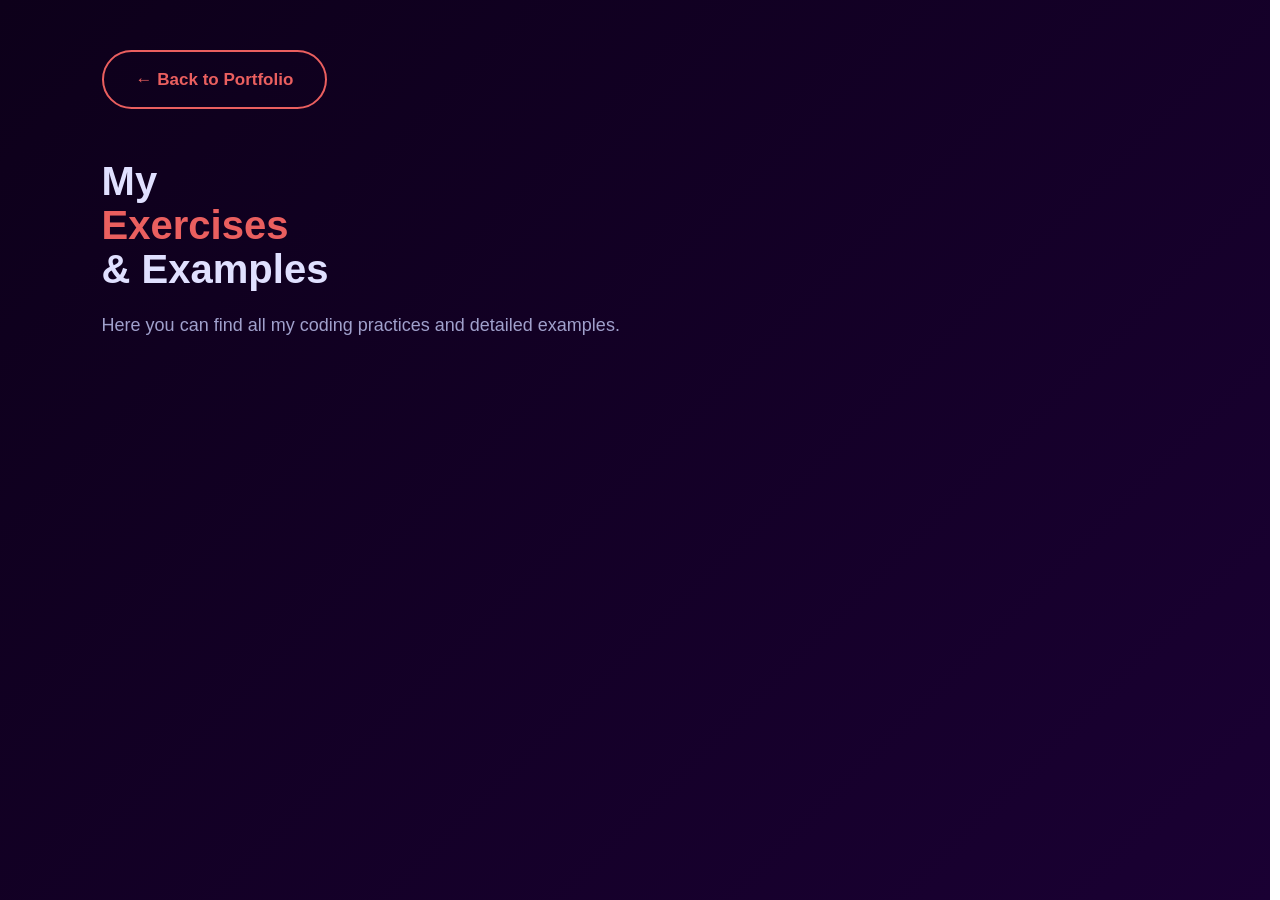
==== Exercises.html @ 8f1cdbf0 "Create exercise page" ====
<!DOCTYPE html>
<html lang="en">
<head>
  <meta charset="UTF-8">
  <meta name="viewport" content="width=device-width, initial-scale=1.0">
  <title>Exercises & Examples | Sadeeshan</title>
  <link rel="stylesheet" href="style.css"> <link rel="stylesheet" href="https://cdnjs.cloudflare.com/ajax/libs/font-awesome/6.5.0/css/all.min.css"/>

</head>
<body style="padding: 5rem 8%;">

<header>
  <a href="index.html" class="btn secondary">← Back to Portfolio</a>
</header>

<section style="margin-top: 5rem;">
  <h1 style="font-size: 4rem; margin-bottom: 2rem;">My <span>Exercises</span> & Examples</h1>
  <p style="font-size: 1.8rem; color: var(--text-muted);">Here you can find all my coding practices and detailed examples.</p>

</section>

</body>
</html>
---- style.css ----
* {
  margin: 0;
  padding: 0;
  box-sizing: border-box;
}

:root {
  --bg-start: #0d001a;
  --bg-end: #1a0033;
  --text: #e0e0ff;
  --text-muted: #a0a0cc;
  --accent: #EA5F5F;
  --accent-dark: #cc5500;
  --purple: #9d4edd;
  --gradient: linear-gradient(135deg, var(--bg-start), var(--bg-end));
}

html {
  font-size: 62.5%;
  scroll-behavior: smooth;
  overflow-y: scroll;
  scrollbar-gutter: stable;
}

body {
  font-family: 'Poppins', sans-serif;
  background: var(--gradient);
  color: var(--text);
  min-height: 100vh;
  line-height: 1.6;
}


::-webkit-scrollbar {
  width: 14px;
}

::-webkit-scrollbar-track {
  background: rgba(20, 10, 40, 0.6);
  border-radius: 10px;
}

::-webkit-scrollbar-thumb {
  background: var(--accent);
  border-radius: 10px;
  border: 3px solid rgba(20, 10, 40, 0.6);
}

::-webkit-scrollbar-thumb:hover {
  background: #ff8533;
}

* {
  scrollbar-width: thin;
  scrollbar-color: var(--accent) rgba(20, 10, 40, 0.6);
}


.header {
  position: fixed;
  top: 0;
  width: 100%;
  padding: 2.5rem 8%;
  display: flex;
  justify-content: space-between;
  align-items: center;
  background: rgba(13, 0, 26, 0.7);
  backdrop-filter: blur(10px);
  z-index: 1000;
}

.logo {
  font-size: 3.2rem;
  font-weight: 800;
  color: var(--accent);
  text-decoration: none;
}


.logo::after {
    content: '';
    position: absolute;
    width: 0;
    height: 3px;
    bottom: -5px;
    left: 50%;
    background: linear-gradient(to right, #EA5F5F, #9d4edd);
    transition: all 0.4s ease;
    transform: translateX(-50%);
}

.logo:hover::after {
    width: 100%;
}

.logo span { 
    background: linear-gradient(to right, #EA5F5F, #9d4edd, #ff8533);
    background-size: 200% auto;
    -webkit-background-clip: text;
    -webkit-text-fill-color: transparent;
    animation: transitionGradient 3s linear infinite;
}

@keyframes transitionGradient {
    0% { background-position: 0% center; }
    100% { background-position: 200% center; }
}


.navbar a {
  margin-left: 4rem;
  font-size: 1.7rem;
  color: var(--text);
  text-decoration: none;
  font-weight: 500;
  transition: 0.3s;
}

.navbar {
    display: flex;
    align-items: center;
}

.navbar a:hover,
.navbar a.active {
  color: var(--accent);
}

.btn-contact {
  background: var(--accent-dark);
  color: white;
  padding: 1rem 2.2rem;
  border-radius: 3rem;
  font-weight: 600;
}

@media (max-width: 1024px) {
    .navbar a {
        margin-left: 1.5rem;
        font-size: 1.5rem;
    }
}

.menu-icon {
  font-size: 3rem;
  color: var(--accent);
  cursor: pointer;
  display: none;
}


.hero {
  min-height: 100vh;
  padding: 0 8%;
  display: flex;
  align-items: center;
  justify-content: space-between;
  gap: 6rem;
  flex-wrap: wrap;
  padding-top: 12rem;
}

.hero-content {
  flex: 1;
  min-width: 320px;
}

.greeting {
  font-size: 2.2rem;
  color: var(--text-muted);
  margin-bottom: 1rem;
}

.greeting span {
  color: var(--accent);
  font-weight: 600;
}

h1 {
  font-size: 6.5rem;
  font-weight: 800;
  line-height: 1.1;
  margin-bottom: 2rem;
}

h1 span {
  color: var(--accent);
  display: block;
}

.tagline {
  font-size: 2rem;
  color: var(--text-muted);
  max-width: 600px;
  margin-bottom: 4rem;
}

.cta-group {
  display: flex;
  gap: 2rem;
  flex-wrap: wrap;
}

.btn {
  display: inline-block;
  padding: 1.4rem 3.2rem;
  border-radius: 3rem;
  font-size: 1.7rem;
  font-weight: 600;
  text-decoration: none;
  transition: all 0.4s;
}

.primary {
  background: var(--accent);
  color: white;
}

.primary:hover {
  background: var(--accent-dark);
  transform: translateY(-4px);
  box-shadow: 0 12px 30px rgba(255,107,0,0.35);
}

.secondary {
  border: 2px solid var(--accent);
  color: var(--accent);
}

.secondary:hover {
  background: var(--accent-dark);
  color: white;
  transform: translateY(-4px);
}

.hero-image {
  position: relative;
  flex: 0 0 38%;
  min-width: 320px;
  text-align: center;
  display: inline-block;
}

.hero-image img {
  width: 100%;
  max-width: 480px;
  border-radius: 2.4rem;
}

.image-glow {
  position: absolute;
  inset: -20%;
  background: radial-gradient(circle at 30% 70%, rgba(255,107,0,0.18), transparent 60%);
  z-index: -1;
  border-radius: 50%;
}


.about {
  padding: 12rem 8% 8rem;
  background: rgba(0,0,0,0.15);
}

.about-container {
  display: flex;
  gap: 8rem;
  align-items: center;
  flex-wrap: wrap;
}

.about-image img {
  width: 100%;
  max-width: 420px;
  border-radius: 2.4rem;
  box-shadow: 0 20px 60px rgba(0,0,0,0.5);
}

.about-text {
  flex: 1;
  min-width: 340px;
}

.about-text h2 {
  font-size: 5rem;
  margin-bottom: 2.5rem;
  background: linear-gradient(to right, var(--accent), var(--purple));
  -webkit-background-clip: text;
  -webkit-text-fill-color: transparent;
}

.about-text p {
  font-size: 1.9rem;
  color: var(--text-muted);
  margin-bottom: 3rem;
}


@media (max-width: 1100px) {
  .hero { padding-top: 14rem; gap: 4rem; }
  h1 { font-size: 5.2rem; }
}

@media (max-width: 768px) {
  .menu-icon { display: block; }
  .navbar {
    position: absolute;
    top: 100%;
    right: 5%;
    background: rgba(13,0,26,0.95);
    width: 80%;
    max-width: 320px;
    flex-direction: column;
    padding: 3rem 2rem;
    border-radius: 1.5rem;
    display: none;
  }

  @media all  and (max-width: 1300px) {
          section{
              grid-template-columns: repeat(3, 1fr);
          }
        }
        @media all  and (max-width: 1000px) {
            section{
                grid-template-columns: repeat(2, 1fr);
            }
        }
        @media all  and (max-width: 600px) {
            section{
                grid-template-columns: repeat(1, 1fr);
            }
        }

  .navbar.active { display: flex; }
  .navbar a { margin: 1.8rem 0; font-size: 2.2rem; text-align: center;}
  
  .hero { flex-direction: column; text-align: center;}
  .hero-image { order: -1; }
  .cta-group { justify-content: center;}
}

.heading {
    text-align: center;
    font-size: 4.5rem;
    margin-bottom: 5rem;
}

.heading span {
    color: var(--accent);
}

                /* Projects Section */
.projects {
    padding: 10rem 8%;
}

.projects h2 {
  font-size: 5rem;
  margin-bottom: 2.5rem;
  background: linear-gradient(to right, var(--accent), var(--purple));
  -webkit-background-clip: text;
  -webkit-text-fill-color: transparent;
}

.projects-container {
    display: grid;
    grid-template-columns: repeat(auto-fit, minmax(300px, 1fr));
    gap: 3rem;
}

.project-card {
    background: rgba(255, 255, 255, 0.05);
    border-radius: 2rem;
    overflow: hidden;
    border: 1px solid rgba(255, 255, 255, 0.1);
    transition: 0.4s;
}

.project-card:hover {
    transform: translateY(-10px);
    border-color: var(--accent);
}

.project-card img {
    width: 100%;
    height: 250px;
    object-fit: cover;
}

.project-info {
    padding: 2rem;
    background: linear-gradient(to bottom, transparent, rgba(234, 95, 95, 0.1));
}

.project-info h3 { font-size: 2.2rem; margin-bottom: 1rem;
}
.project-info p { font-size: 1.5rem; color: var(--text-muted);
}
.exercises {
    padding: 10rem 8%;
}

.exercises-container {
    display: grid;
    grid-template-columns: repeat(auto-fit, minmax(280px, 1fr));
    gap: 3rem;
}
.exercise-card {
    background: rgba(255, 255, 255, 0.03);
    padding: 3rem;
    border-radius: 2rem;
    border: 1px solid rgba(255, 255, 255, 0.05);
    transition: all 0.4s ease;
    display: flex;
    flex-direction: column;
    gap: 1.5rem;
}

.exercise-card:hover {
    background: rgba(255, 255, 255, 0.06);
    transform: translateY(-8px);
    border-color: var(--accent);
    box-shadow: 0 10px 30px rgba(0, 0, 0, 0.2);
}

.exercise-icon {
    font-size: 3rem;
    color: var(--accent);
}

.exercise-card h3 {
    font-size: 2.2rem;
    color: var(--text);
}

.review {
    font-size: 1.4rem;
    color: var(--text-muted);
    line-height: 1.6;
    font-style: italic;
    border-left: 3px solid var(--purple);
    padding-left: 1rem;
}
.github-link {
    display: inline-flex;
    align-items: center;
    gap: 1.2rem;
    color: var(--text);
    font-size: 1.5rem;
    text-decoration: none;
    font-weight: 500;
    transition: 0.3s ease;
    margin-top: auto;
}

.github-link .arrow-icon {
    font-size: 1.4rem;
    transition: transform 0.3s cubic-bezier(0.175, 0.885, 0.32, 1.275);
}

.github-link:hover {
    color: var(--accent);
}

.github-link:hover .arrow-icon {
    transform: translateX(8px);
    color: var(--accent);
}

.btn-view-code {
    display: inline-flex;
    align-items: center;
    justify-content: center;
    gap: 1rem;
    padding: 1.2rem 2.5rem;
    background: linear-gradient(135deg, var(--accent), var(--purple));
    color: white;
    text-decoration: none;
    font-size: 1.5rem;
    font-weight: 600;
    border-radius: 5rem;
    transition: all 0.4s ease;
    margin-top: auto;
    border: none;
    cursor: pointer;
}

.btn-view-code .arrow-icon {
    transition: transform 0.3s ease;
}

.btn-view-code:hover {
    transform: translateY(-3px);
    box-shadow: 0 10px 20px rgba(234, 95, 95, 0.3);
    filter: brightness(1.1);
}

.btn-view-code:hover .arrow-icon {
    transform: translateX(5px);
}

                             /* Education Section */
.education {
    padding: 10rem 8%;
    background: rgba(0,0,0,0.1);
}


.education h2 {
  font-size: 5rem;
  margin-bottom: 2.5rem;
  background: linear-gradient(to right, var(--accent), var(--purple));
  -webkit-background-clip: text;
  -webkit-text-fill-color: transparent;
}

.education-container {
    display: flex;
    flex-direction: column;
    gap: 2rem;
    max-width: 800px;
    margin: 0 auto;
}

.edu-box {
    padding: 3rem;
    background: linear-gradient(135deg, rgba(234, 95, 95, 0.2), rgba(157, 78, 221, 0.1));
    border-radius: 1.5rem;
    border-left: 5px solid var(--accent);
    transition: 0.4s;
}

.edu-box:hover {
    transform: translateX(-10px);
    border-color: var(--accent);
    filter: brightness(1.4);
    transform: translateY(-8px) scale(1.05);
    transform: scale(1.1) rotate(2);
    box-shadow: 0 5px 15px rgba(234, 95, 95, 0.4);
}

.edu-box h3 { font-size: 2.2rem; margin-bottom: 0.5rem; }
.edu-box p { font-size: 1.6rem; color: var(--text-muted); }

            /* Skills Section */
.skills {
    padding: 10rem 8%;
}

.scrolling-wrapper {
    margin-top: 8rem;
    width: 100%;
    overflow: hidden;
    padding: 4rem 0;
    background: rgba(255, 255, 255, 0.02);
    white-space: nowrap;
    position: relative;
}


.scrolling-wrapper::before, .scrolling-wrapper::after {
    content: "";
    position: absolute;
    top: 0; width: 100px; height: 100%;
    z-index: 2;
}
.scrolling-wrapper::before { left: 0; background: linear-gradient(to right, var(--bg-start), transparent); }
.scrolling-wrapper::after { right: 0; background: linear-gradient(to left, var(--bg-start), transparent); }

.scrolling-content {
    display: inline-block;
    animation: scrollX 20s linear infinite;
}

.scrolling-content span {
    display: inline-flex;
    align-items: center;
    gap: 15px;
    font-size: 2.8rem;
    font-weight: 600;
    color: var(--text);
    margin: 0 6rem;
    transition: 0.3s;
}

.scrolling-content span i {
    filter: drop-shadow(0 0 1px currentColor);
}

.scrolling-content i {
    font-size: 3.5rem; 
}

.fa-java { color: #f89820; }
.fa-python { color: #3776ab; }
.fa-html5 { color: #e34f26; }
.fa-css3-alt { color: #1572b6; }
.fa-js { color: #f7df1e; }
.fa-react { color: #61dafb; }
.fa-figma { color: #f24e1e; }
.fa-node-js { color: #339933; }
.fa-github { color: #ffffff; }

.scrolling-content span:hover {
    color: var(--accent);
    transform: scale(1.1);
}

@keyframes scrollX {
    from { transform: translateX(0); }
    to { transform: translateX(-50%); }
}


.skills h2 {
  font-size: 5rem;
  margin-bottom: 2.5rem;
  background: linear-gradient(to right, var(--accent), var(--purple));
  -webkit-background-clip: text;
  -webkit-text-fill-color: transparent;
}

.skills-container {
    display: grid;
    grid-template-columns: repeat(auto-fit, minmax(350px, 1fr));
    gap: 4rem;
}

.skill-category {
    background: rgba(255, 255, 255, 0.03);
    padding: 3rem;
    border-radius: 2rem;
    border: 1px solid rgba(255, 255, 255, 0.05);
    transition: all 0.4s cubic-bezier(0.075, 0.82, 0.32, 1.27);
    position: relative;
    overflow: hidden;
}

.skill-category:hover {
    transform: translateY(-12px);
    border-color: var(--accent);
    box-shadow: 0 15px 35px rgba(234, 95, 95, 0.15);
}

.skill-category h3 {
    font-size: 2.4rem;
    margin-bottom: 2rem;
    text-align: center;
}

.tags {
    display: flex;
    flex-wrap: wrap;
    gap: 1.2rem;
    justify-content: center;
}

.tags span {
    background: linear-gradient(to right, var(--accent), #ff8533);
    padding: 0.8rem 2rem;
    border-radius: 5rem;
    font-size: 1.4rem;
    font-weight: 600;
    color: white;
    cursor: default;
    transition: 0.3s ease;
    display: inline-block;
}

.tags span:hover {
    transform: scale(1.1) rotate(2);
    box-shadow: 0 5px 15px rgba(234, 95, 95, 0.4);
    filter: brightness(1.4);
    transform: translateY(-8px) scale(1.05);
    
    outline: 2px solid rgba(255, 255, 255, 0.3);
    outline-offset: 2px;
}

.contact {
    padding: 10rem 8%;
}

.contact h2 {
  font-size: 5rem;
  margin-bottom: 2.5rem;
  background: linear-gradient(to right, var(--accent), var(--purple));
  -webkit-background-clip: text;
  -webkit-text-fill-color: transparent;
}

.contact-container {
    display: grid;
    grid-template-columns: 1fr 1.2fr;
    gap: 8rem;
    align-items: start;
}

.contact-info h2 {
    font-size: 4.5rem;
    margin-bottom: 2rem;

}

.contact-info h2 { 
    background: linear-gradient(to right, #EA5F5F, #9d4edd, #ff8533);
    background-size: 200% auto;
    -webkit-background-clip: text;
    -webkit-text-fill-color: transparent;
    animation: transitionGradient 5s linear infinite;
}

.contact-info p {
    font-size: 1.7rem;
    color: var(--text-muted);
    margin-bottom: 4rem;
}

.contact-detail h3, .socials h3 {
    font-size: 3rem;
    margin-bottom: 1rem;
    color: var(--text);
}

.social-icons {
    display: flex;
    gap: 2.5rem;
    margin-top: 2rem;
}

.social-icons i {
    font-size: 3rem;
    color: var(--text);
    transition: 0.3s;
}

.social-icons i:hover {
    color: var(--accent);
    transform: translateY(-5px);
}


.contact-form {
    display: flex;
    flex-direction: column;
    gap: 2rem;
}

.input-row {
    display: flex;
    gap: 2rem;
}

.contact-form input, 
.contact-form textarea {
    width: 100%;
    padding: 1.5rem 2.5rem;
    background: rgba(255, 255, 255, 0.05);
    border: 1px solid rgba(255, 255, 255, 0.2);
    border-radius: 1rem;
    color: var(--text);
    font-family: inherit;
    font-size: 1.6rem;
    outline: none;
    transition: 0.3s;
}


.contact-form input:focus, 
.contact-form textarea:focus {
    border-color: var(--accent);
    background: rgba(255, 255, 255, 0.08);
}

.btn-send {
    background: linear-gradient(to right, #4b2b91, var(--accent));
    color: white;
    padding: 1.5rem;
    border: none;
    border-radius: 5rem;
    font-size: 1.8rem;
    font-weight: 600;
    cursor: pointer;
    margin-top: 1rem;
    transition: 0.4s ease;
}

.btn-send:hover {
    box-shadow: 0 0 20px rgba(234, 95, 95, 0.4);
    transform: scale(1.02);
}


@media (max-width: 991px) {
    .contact-container {
        grid-template-columns: 1fr;
        gap: 5rem;
    }
    
    .contact-info {
        text-align: center;
    }

    .social-icons {
        justify-content: center;
    }
}

@media (max-width: 600px) {
    .input-row {
        flex-direction: column;
        gap: 2rem;
    }
}

.footer {
    background: rgba(13, 0, 26, 0.95);
    padding: 5rem 8% 2rem;
    border-top: 1px solid rgba(255, 255, 255, 0.05);
    margin-top: 10rem;
}

.footer-content {
    display: grid;
    grid-template-columns: repeat(auto-fit, minmax(250px, 1fr));
    gap: 4rem;
    margin-bottom: 4rem;
}

.footer-logo h2 {
    font-size: 3rem;
    margin-bottom: 1.5rem;
}

.footer-logo h2 span {
    color: var(--accent);
}
.footer-logo p {
    font-size: 1.4rem;
    color: var(--text-muted);
    line-height: 1.6;
}
.footer-links h3, .footer-socials h3 {
    font-size: 2rem;
    margin-bottom: 2rem;
    color: white;
}
.footer-links ul li {
    margin-bottom: 1rem;
    list-style: none;
}
.footer-links ul li a {
    font-size: 1.5rem;
    color: var(--text-muted);
    transition: 0.3s;
}

.footer-links ul li a:hover {
    color: var(--accent);
    padding-left: 10px;
}
.social-icons a {
    font-size: 2.2rem;
    color: var(--text-muted);
    margin-right: 2rem;
    transition: 0.3s;
}
.social-icons a:hover {
    color: var(--accent);
    transform: translateY(-5px);
}
.footer-bottom {
    display: flex;
    justify-content: space-between;
    align-items: center;
    padding-top: 2rem;
    border-top: 1px solid rgba(255, 255, 255, 0.05);
}
.footer-bottom p {
    font-size: 1.3rem;
    color: var(--text-muted);
}

.scroll-top {
    background: var(--accent);
    color: white;
    width: 40px;
    height: 40px;
    border-radius: 50%;
    display: flex;
    justify-content: center;
    align-items: center;
    font-size: 1.8rem;
    transition: 0.3s;
}

.scroll-top:hover {
    transform: scale(1.1);
    box-shadow: 0 0 15px var(--accent);
}

.reveal {
    opacity: 0;
    transform: translateY(30px);
    transition: all 0.8s ease;
}
.reveal.active {
    opacity: 1;
    transform: translateY(0);
}
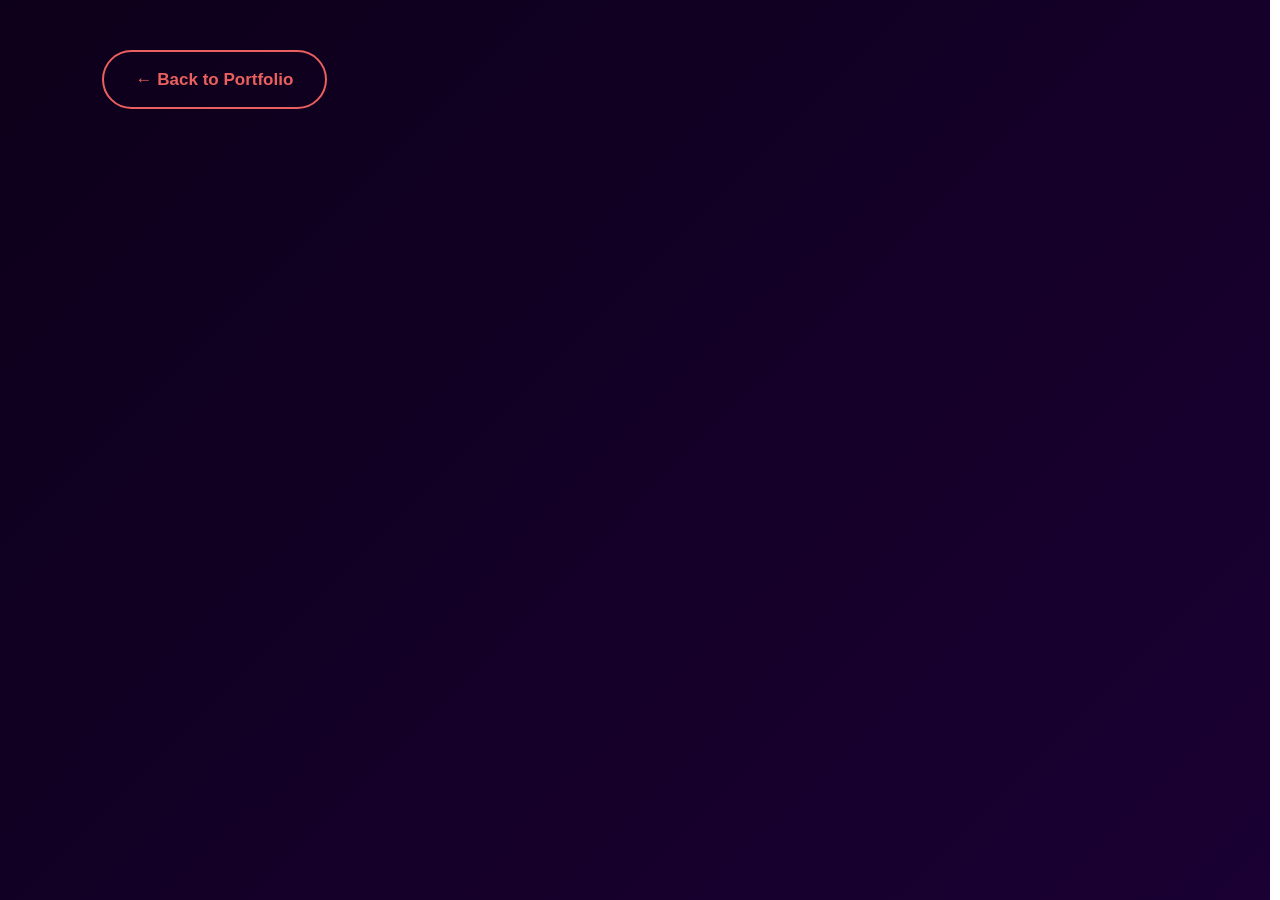
==== commit 975cfbc1: "Update exercise page" ====
--- a/Exercises.html
+++ b/Exercises.html
@@ -13,11 +13,11 @@
   <a href="index.html" class="btn secondary">← Back to Portfolio</a>
 </header>
 
-<section style="margin-top: 5rem;">
-  <h1 style="font-size: 4rem; margin-bottom: 2rem;">My <span>Exercises</span> & Examples</h1>
-  <p style="font-size: 1.8rem; color: var(--text-muted);">Here you can find all my coding practices and detailed examples.</p>
+<!--<section style="margin-top: 5rem;">-->
+<!--  <h1 style="font-size: 4rem; margin-bottom: 2rem;">My <span>Exercises</span> & Examples</h1>-->
+<!--  <p style="font-size: 1.8rem; color: var(&#45;&#45;text-muted);">Here you can find all my coding practices and detailed examples.</p>-->
 
-</section>
+<!--</section>-->
 
 </body>
 </html>
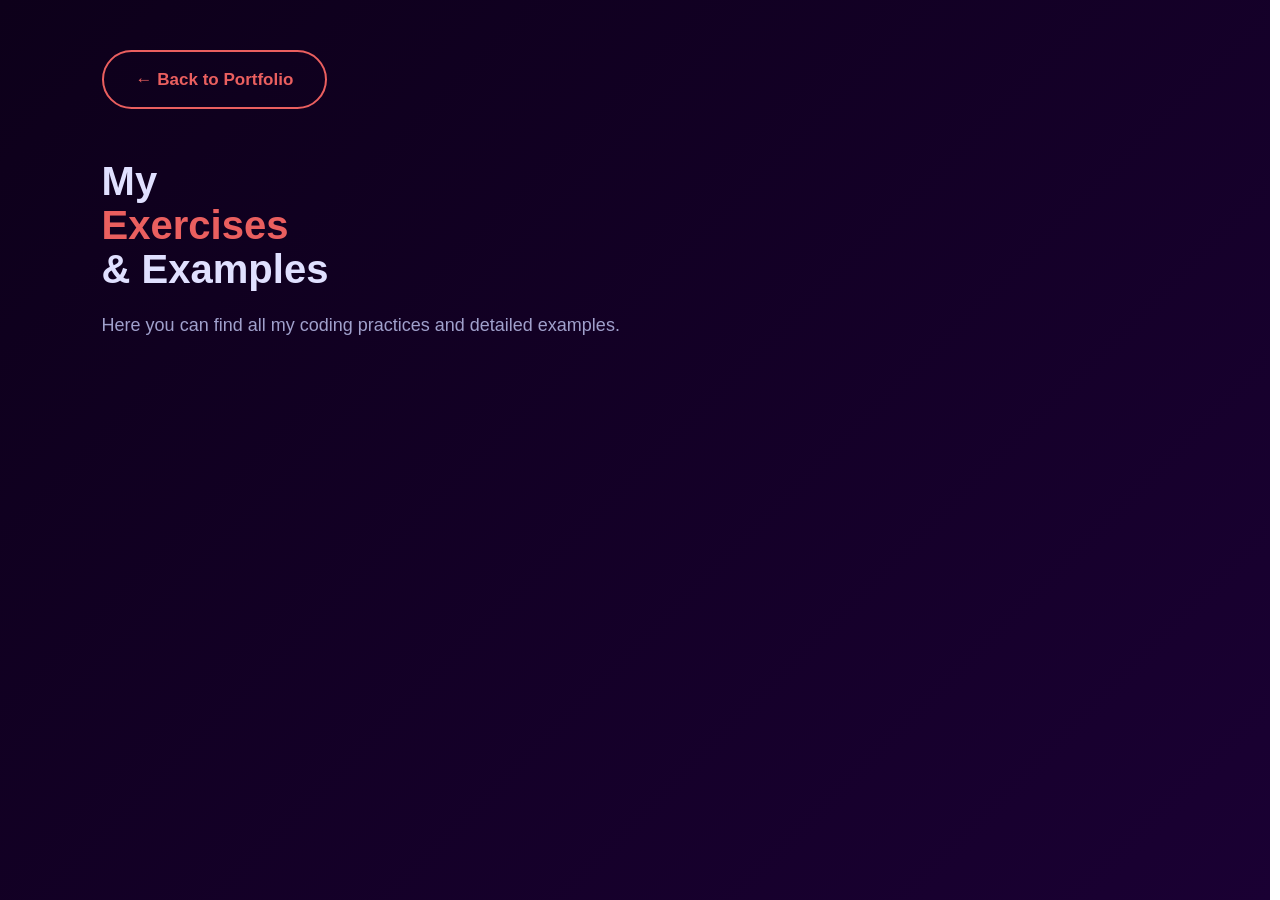
==== commit 32227237: "Update exercise page" ====
--- a/Exercises.html
+++ b/Exercises.html
@@ -13,11 +13,11 @@
   <a href="index.html" class="btn secondary">← Back to Portfolio</a>
 </header>
 
-<!--<section style="margin-top: 5rem;">-->
-<!--  <h1 style="font-size: 4rem; margin-bottom: 2rem;">My <span>Exercises</span> & Examples</h1>-->
-<!--  <p style="font-size: 1.8rem; color: var(&#45;&#45;text-muted);">Here you can find all my coding practices and detailed examples.</p>-->
+<section style="margin-top: 5rem;">
+  <h1 style="font-size: 4rem; margin-bottom: 2rem;">My <span>Exercises</span> & Examples</h1>
+  <p style="font-size: 1.8rem; color: var(--text-muted);">Here you can find all my coding practices and detailed examples.</p>
 
-<!--</section>-->
+</section>
 
 </body>
 </html>
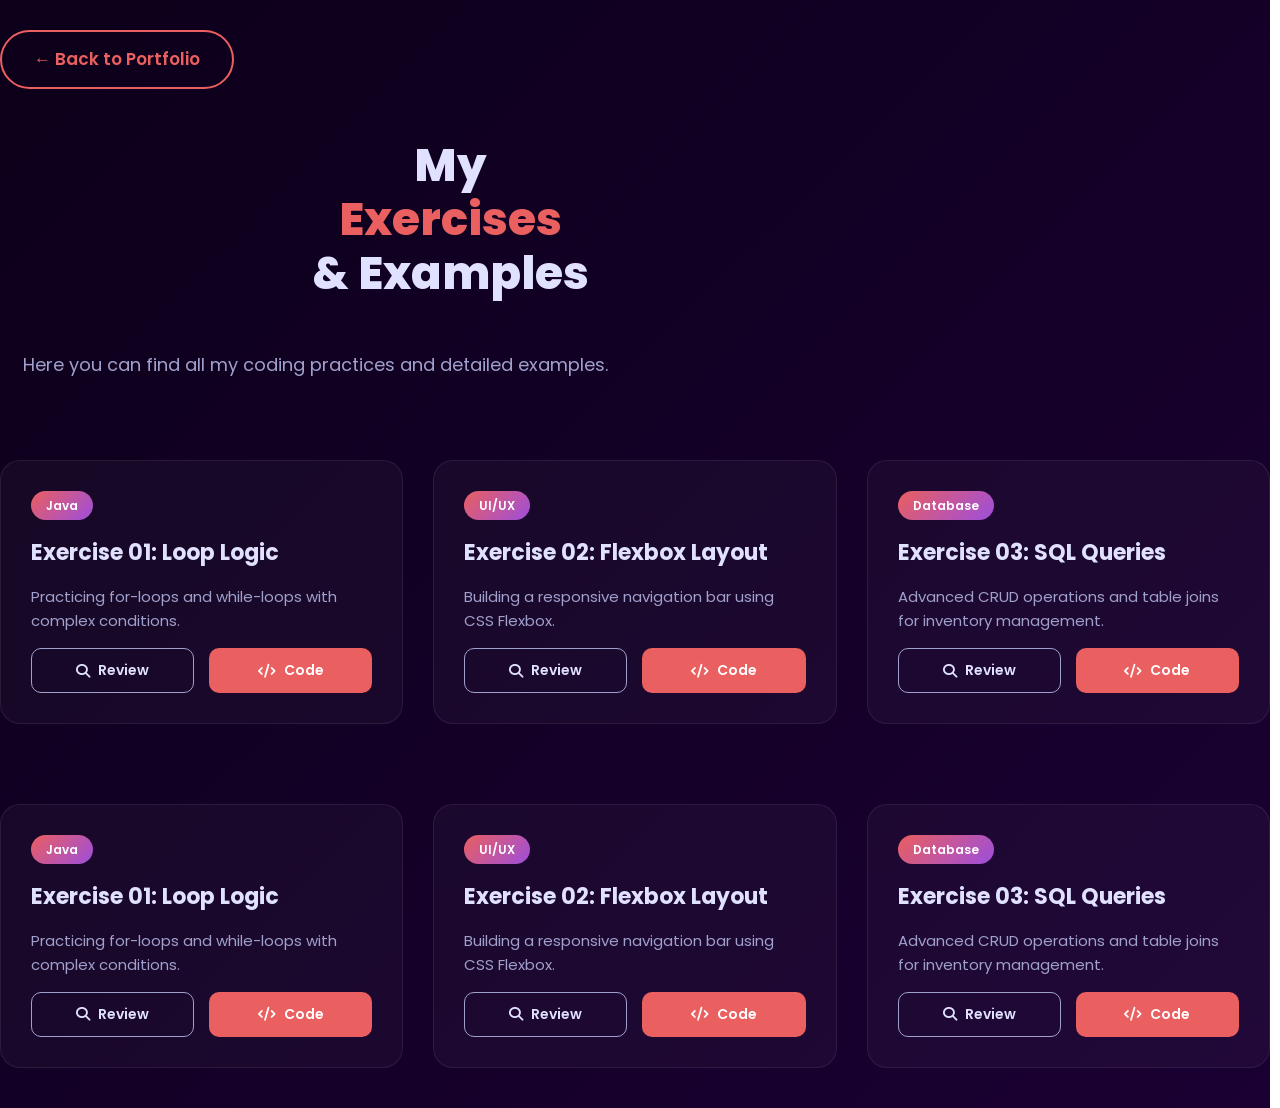
==== commit 6ac5b06a: "Update exercise page css" ====
--- a/Exercises.html
+++ b/Exercises.html
@@ -4,20 +4,97 @@
   <meta charset="UTF-8">
   <meta name="viewport" content="width=device-width, initial-scale=1.0">
   <title>Exercises & Examples | Sadeeshan</title>
-  <link rel="stylesheet" href="style.css"> <link rel="stylesheet" href="https://cdnjs.cloudflare.com/ajax/libs/font-awesome/6.5.0/css/all.min.css"/>
+
+  <link href="https://fonts.googleapis.com/css2?family=Poppins:wght@300;400;500;600;700;800&display=swap" rel="stylesheet">
+
+  <link rel="stylesheet" href="https://cdnjs.cloudflare.com/ajax/libs/font-awesome/6.5.0/css/all.min.css"/>
+
+  <link rel="stylesheet" href="style.css">
+
 
 </head>
-<body style="padding: 5rem 8%;">
+<body class="exercise-page-body">
 
-<header>
+<header class="header-simple">
   <a href="index.html" class="btn secondary">← Back to Portfolio</a>
 </header>
 
-<section style="margin-top: 5rem;">
-  <h1 style="font-size: 4rem; margin-bottom: 2rem;">My <span>Exercises</span> & Examples</h1>
-  <p style="font-size: 1.8rem; color: var(--text-muted);">Here you can find all my coding practices and detailed examples.</p>
 
-</section>
+<main>
+  <section class="exercise-intro">
+    <h1 class="heading">My <span>Exercises</span> & Examples</h1>
+    <p class="tagline">Here you can find all my coding practices and detailed examples.</p>
+  </section>
 
+
+  <div class="exercises-grid">
+    <div class="ex-card reveal">
+      <div class="ex-tag">Java</div>
+      <h3>Exercise 01: Loop Logic</h3>
+      <p>Practicing for-loops and while-loops with complex conditions.</p>
+      <div class="ex-buttons">
+        <a href="#" class="ex-btn btn-review"><i class="fa-solid fa-magnifying-glass"></i> Review</a>
+        <a href="#" class="ex-btn btn-code"><i class="fa-solid fa-code"></i> Code</a>
+      </div>
+    </div>
+
+    <div class="ex-card reveal">
+      <div class="ex-tag">UI/UX</div>
+      <h3>Exercise 02: Flexbox Layout</h3>
+      <p>Building a responsive navigation bar using CSS Flexbox.</p>
+      <div class="ex-buttons">
+        <a href="#" class="ex-btn btn-review"><i class="fa-solid fa-magnifying-glass"></i> Review</a>
+        <a href="#" class="ex-btn btn-code"><i class="fa-solid fa-code"></i> Code</a>
+      </div>
+    </div>
+
+    <div class="ex-card reveal">
+      <div class="ex-tag">Database</div>
+      <h3>Exercise 03: SQL Queries</h3>
+      <p>Advanced CRUD operations and table joins for inventory management.</p>
+      <div class="ex-buttons">
+        <a href="#" class="ex-btn btn-review"><i class="fa-solid fa-magnifying-glass"></i> Review</a>
+        <a href="#" class="ex-btn btn-code"><i class="fa-solid fa-code"></i> Code</a>
+      </div>
+    </div>
+  </div>
+
+  <div class="exercises-grid">
+    <div class="ex-card reveal">
+      <div class="ex-tag">Java</div>
+      <h3>Exercise 01: Loop Logic</h3>
+      <p>Practicing for-loops and while-loops with complex conditions.</p>
+      <div class="ex-buttons">
+        <a href="#" class="ex-btn btn-review"><i class="fa-solid fa-magnifying-glass"></i> Review</a>
+        <a href="#" class="ex-btn btn-code"><i class="fa-solid fa-code"></i> Code</a>
+      </div>
+    </div>
+
+    <div class="ex-card reveal">
+      <div class="ex-tag">UI/UX</div>
+      <h3>Exercise 02: Flexbox Layout</h3>
+      <p>Building a responsive navigation bar using CSS Flexbox.</p>
+      <div class="ex-buttons">
+        <a href="#" class="ex-btn btn-review"><i class="fa-solid fa-magnifying-glass"></i> Review</a>
+        <a href="#" class="ex-btn btn-code"><i class="fa-solid fa-code"></i> Code</a>
+      </div>
+    </div>
+
+    <div class="ex-card reveal">
+      <div class="ex-tag">Database</div>
+      <h3>Exercise 03: SQL Queries</h3>
+      <p>Advanced CRUD operations and table joins for inventory management.</p>
+      <div class="ex-buttons">
+        <a href="#" class="ex-btn btn-review"><i class="fa-solid fa-magnifying-glass"></i> Review</a>
+        <a href="#" class="ex-btn btn-code"><i class="fa-solid fa-code"></i> Code</a>
+      </div>
+    </div>
+  </div>
+
+
+</main>
+
+
+<script src="script.js"></script>
 </body>
 </html>
--- a/style.css
+++ b/style.css
@@ -909,3 +909,127 @@
     transform: translateY(0);
 }
 
+/* ----exercise page--- */
+.exercises-grid {
+    display: grid;
+    grid-template-columns: repeat(auto-fit, minmax(300px, 1fr));
+    gap: 3rem;
+    padding: 4rem 0;
+}
+
+.header-simple {
+    display: flex;
+    margin-top: 3rem;
+    margin-bottom: 4rem;
+}
+
+.exercise-intro {
+    text-align: center;
+    max-width: 900px;
+    padding-top: 1rem;
+}
+
+.exercise-intro .tagline {
+    font-size: 1.8rem;
+    color: var(--text-muted);
+    line-height: 1.6;
+    margin-left: 1.5rem;
+}
+
+.exercise-intro .heading {
+    text-align: center;
+    font-size: 4.5rem;
+    line-height: 1.2;
+}
+.ex-card {
+    background: rgba(255, 255, 255, 0.03);
+    border: 1px solid rgba(255, 255, 255, 0.08);
+    border-radius: 2rem;
+    padding: 3rem;
+    transition: all 0.4s cubic-bezier(0.175, 0.885, 0.32, 1.275);
+    display: flex;
+    flex-direction: column;
+    gap: 1.5rem;
+    position: relative;
+    overflow: hidden;
+}
+
+.ex-card:hover {
+    transform: translateY(-10px);
+    background: rgba(255, 255, 255, 0.05);
+    border-color: var(--accent);
+    box-shadow: 0 15px 35px rgba(0, 0, 0, 0.3);
+}
+
+.ex-tag {
+    background: linear-gradient(135deg, var(--accent), var(--purple));
+    color: white;
+    padding: 0.5rem 1.5rem;
+    font-size: 1.2rem;
+    font-weight: 600;
+    border-radius: 5rem;
+    width: fit-content;
+}
+
+.ex-card h3 {
+    font-size: 2.2rem;
+    color: var(--text);
+}
+
+.ex-card p {
+    font-size: 1.5rem;
+    color: var(--text-muted);
+    line-height: 1.6;
+}
+
+.ex-buttons {
+    display: grid;
+    grid-template-columns: 1fr 1fr;
+    gap: 1.5rem;
+    margin-top: auto;
+}
+
+.ex-btn {
+    padding: 1rem;
+    font-size: 1.4rem;
+    font-weight: 600;
+    text-align: center;
+    border-radius: 1rem;
+    text-decoration: none;
+    transition: 0.3s;
+    display: flex;
+    align-items: center;
+    justify-content: center;
+    gap: 0.8rem;
+}
+
+.btn-review {
+    background: transparent;
+    border: 1px solid var(--text-muted);
+    color: var(--text);
+}
+
+.btn-review:hover {
+    background: rgba(255, 255, 255, 0.1);
+    border-color: var(--text);
+}
+
+.btn-code {
+    background: var(--accent);
+    color: white;
+}
+
+.btn-code:hover {
+    background: var(--accent-dark);
+    box-shadow: 0 5px 15px rgba(234, 95, 95, 0.3);
+}
+
+@media (max-width: 768px) {
+    .intro-container {
+        flex-direction: column;
+        text-align: center;
+    }
+    .intro-text .tagline {
+        margin: 0 auto;
+    }
+}
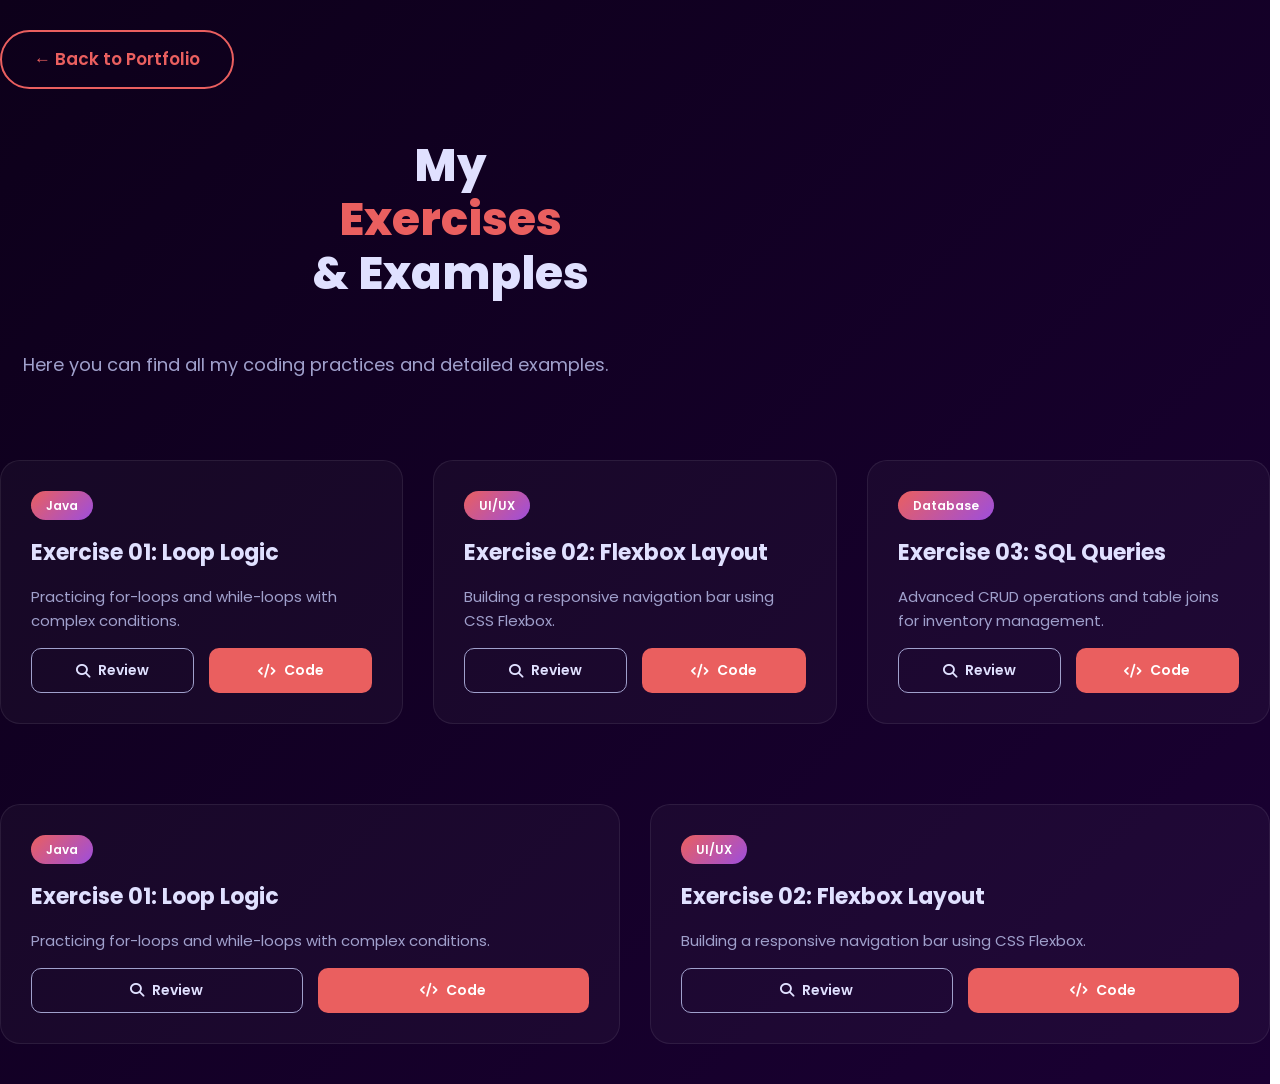
==== commit 0aa43f74: "Update exercise page html" ====
--- a/Exercises.html
+++ b/Exercises.html
@@ -80,15 +80,7 @@
       </div>
     </div>
 
-    <div class="ex-card reveal">
-      <div class="ex-tag">Database</div>
-      <h3>Exercise 03: SQL Queries</h3>
-      <p>Advanced CRUD operations and table joins for inventory management.</p>
-      <div class="ex-buttons">
-        <a href="#" class="ex-btn btn-review"><i class="fa-solid fa-magnifying-glass"></i> Review</a>
-        <a href="#" class="ex-btn btn-code"><i class="fa-solid fa-code"></i> Code</a>
-      </div>
-    </div>
+
   </div>
 
 
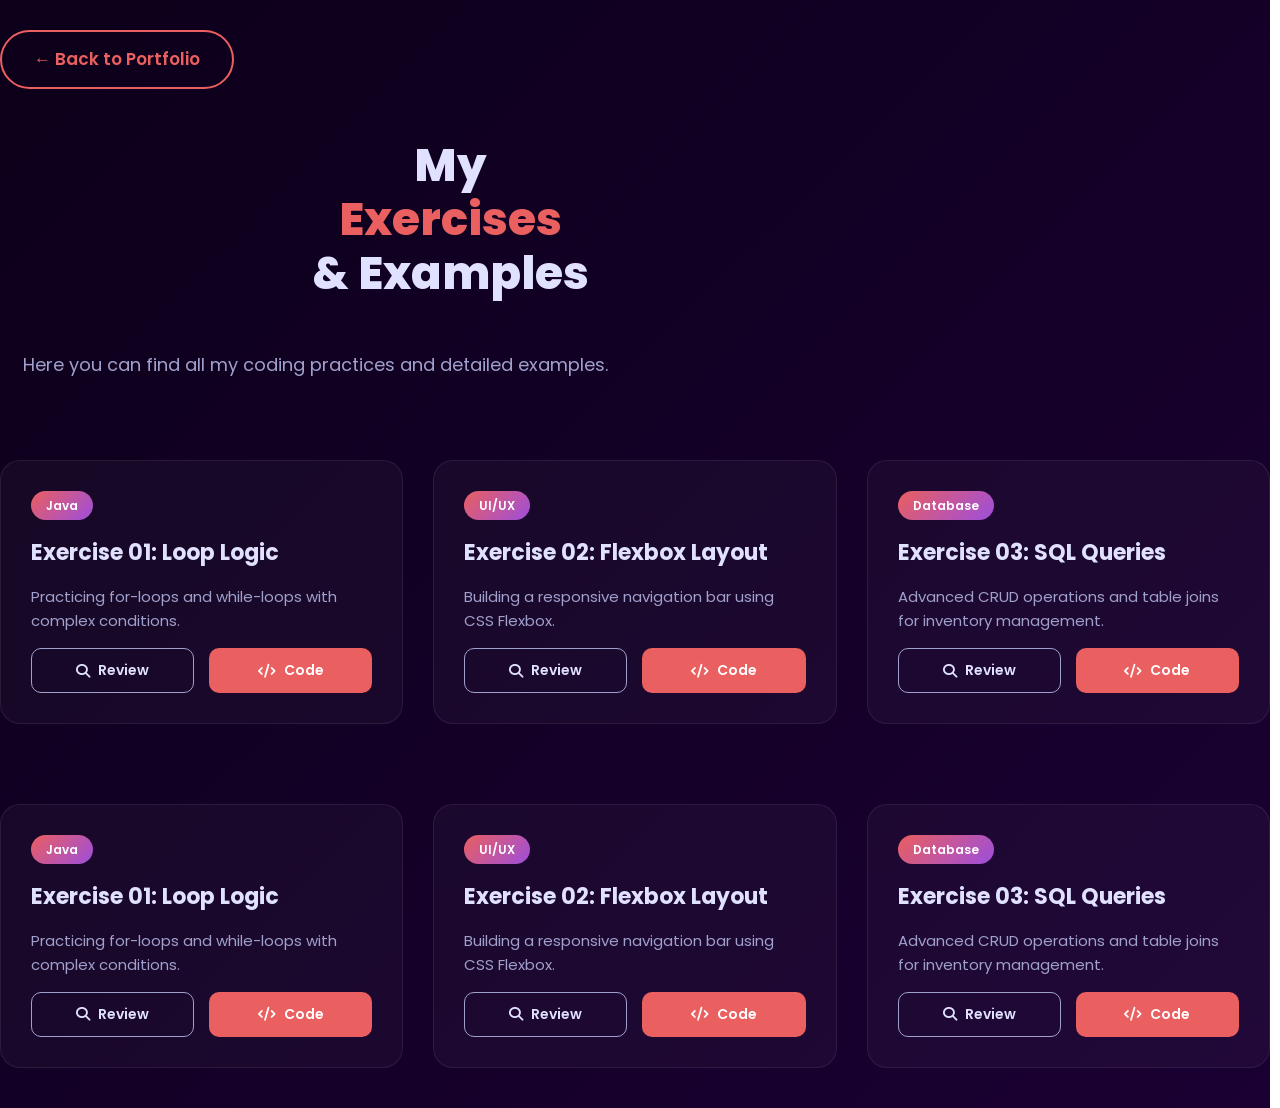
==== commit f17ba8fa: "Update exercise page html" ====
--- a/Exercises.html
+++ b/Exercises.html
@@ -80,7 +80,15 @@
       </div>
     </div>
 
-
+    <div class="ex-card reveal">
+      <div class="ex-tag">Database</div>
+      <h3>Exercise 03: SQL Queries</h3>
+      <p>Advanced CRUD operations and table joins for inventory management.</p>
+      <div class="ex-buttons">
+        <a href="#" class="ex-btn btn-review"><i class="fa-solid fa-magnifying-glass"></i> Review</a>
+        <a href="#" class="ex-btn btn-code"><i class="fa-solid fa-code"></i> Code</a>
+      </div>
+    </div>
   </div>
 
 
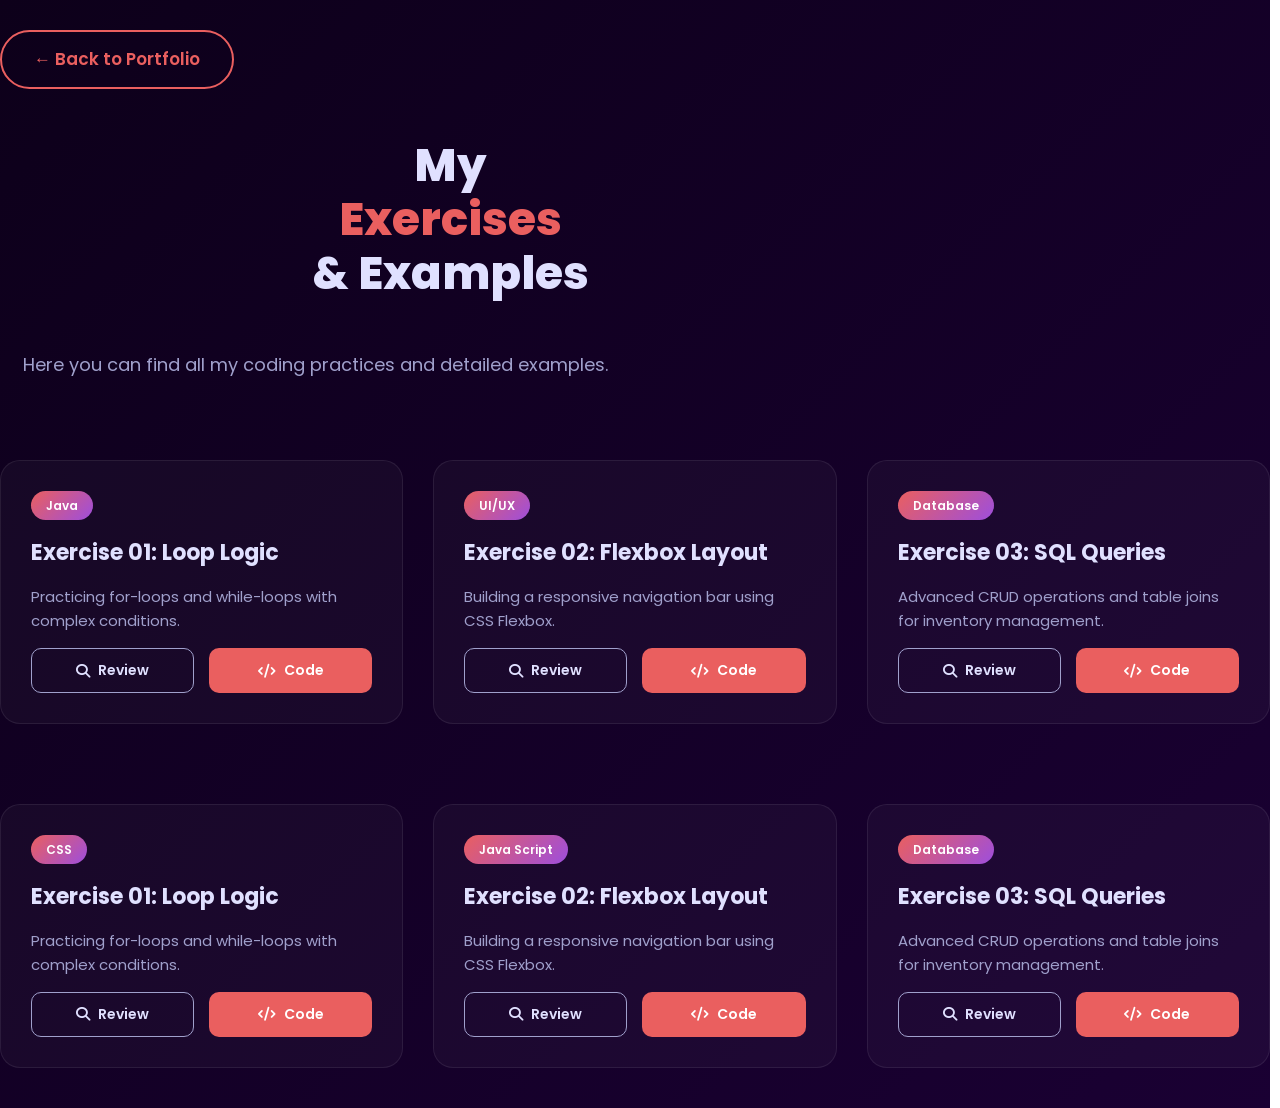
==== commit ef40fca3: "Update image path" ====
--- a/Exercises.html
+++ b/Exercises.html
@@ -61,7 +61,7 @@
 
   <div class="exercises-grid">
     <div class="ex-card reveal">
-      <div class="ex-tag">Java</div>
+      <div class="ex-tag">CSS</div>
       <h3>Exercise 01: Loop Logic</h3>
       <p>Practicing for-loops and while-loops with complex conditions.</p>
       <div class="ex-buttons">
@@ -71,7 +71,7 @@
     </div>
 
     <div class="ex-card reveal">
-      <div class="ex-tag">UI/UX</div>
+      <div class="ex-tag">Java Script</div>
       <h3>Exercise 02: Flexbox Layout</h3>
       <p>Building a responsive navigation bar using CSS Flexbox.</p>
       <div class="ex-buttons">
